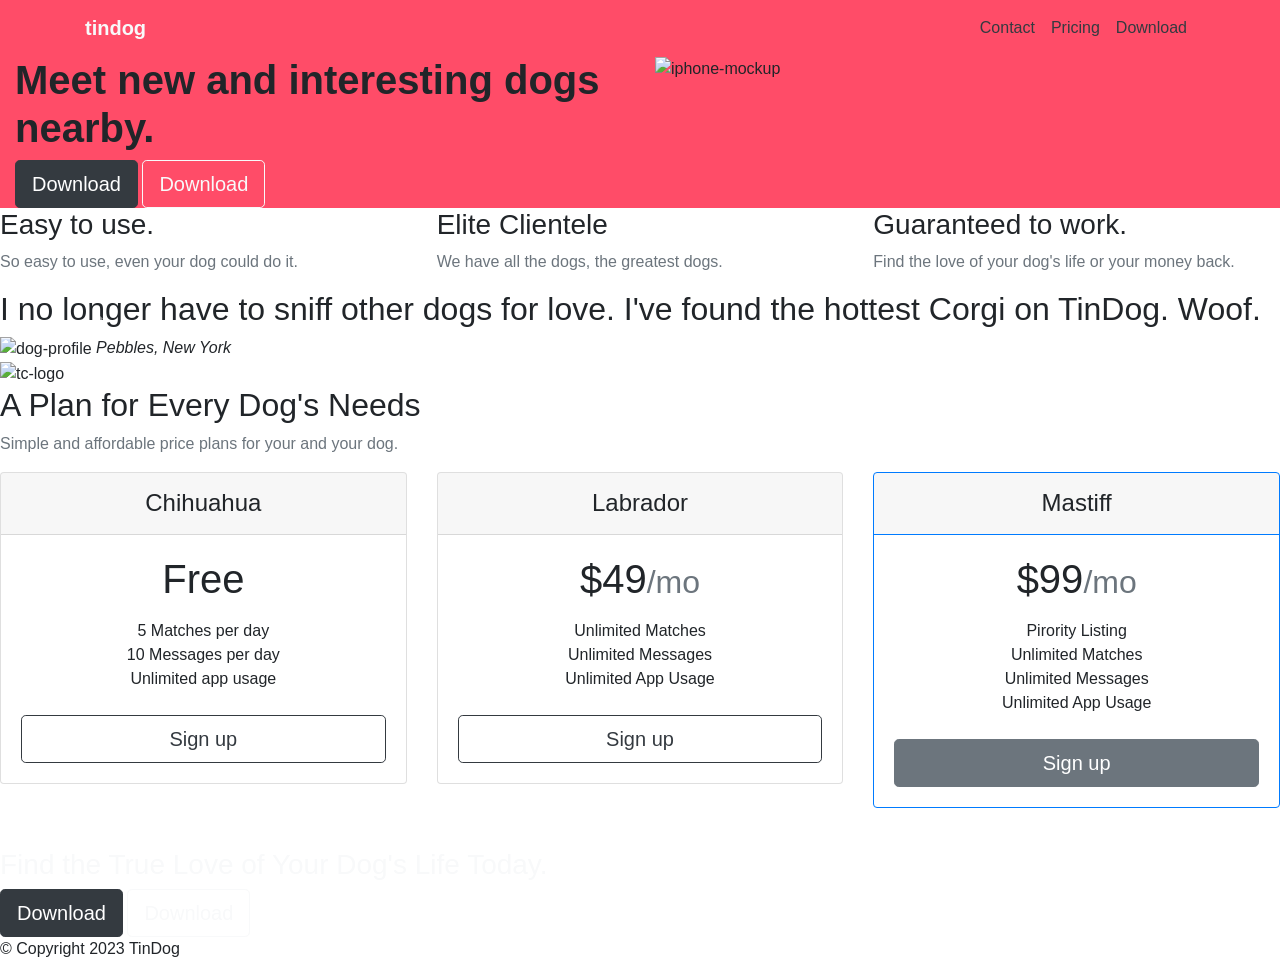
==== index.html @ 5ec70aba "Add files via upload" ====
<!DOCTYPE html>
  <html>

  <head>
    <meta charset="utf-8">
    <title>TinDog</title>

    <link href="https://fonts.googleapis.com/css2?family=Corinthia:wght@700&family=Fjalla+One&family=Fuzzy+Bubbles:wght@400;700&family=Indie+Flower&family=Montserrat:wght@900&family=Sacramento&display=swap" rel="stylesheet">

    <link rel="stylesheet" href="https://cdn.jsdelivr.net/npm/bootstrap@4.0.0/dist/css/bootstrap.min.css" integrity="sha384-Gn5384xqQ1aoWXA+058RXPxPg6fy4IWvTNh0E263XmFcJlSAwiGgFAW/dAiS6JXm" crossorigin="anonymous">
    <!-- <link rel="stylesheet" href="D:\Web Development\My Sites\Tindog\css\tindog.css"> -->
    <link rel="stylesheet" href="C:\Users\deeks\OneDrive\Desktop\Tindog\css\tindog.css">

    <script src="https://kit.fontawesome.com/1ab909a288.js" crossorigin="anonymous"></script>

    <script src="https://code.jquery.com/jquery-3.2.1.slim.min.js" integrity="sha384-KJ3o2DKtIkvYIK3UENzmM7KCkRr/rE9/Qpg6aAZGJwFDMVNA/GpGFF93hXpG5KkN" crossorigin="anonymous"></script>
    <script src="https://cdn.jsdelivr.net/npm/popper.js@1.12.9/dist/umd/popper.min.js" integrity="sha384-ApNbgh9B+Y1QKtv3Rn7W3mgPxhU9K/ScQsAP7hUibX39j7fakFPskvXusvfa0b4Q" crossorigin="anonymous"></script>
    <script src="https://cdn.jsdelivr.net/npm/bootstrap@4.0.0/dist/js/bootstrap.min.js" integrity="sha384-JZR6Spejh4U02d8jOt6vLEHfe/JQGiRRSQQxSfFWpi1MquVdAyjUar5+76PVCmYl" crossorigin="anonymous"></script>

  </head>


  <body>

    <section id="title">
      <div class="container-fluid" style="background-color:#ff4c68">
        <nav class="navbar navbar-expand-lg">
          <div class="container">
            <a class="text-light navbar-brand" href="#"><strong>tindog</a></strong>
            <button class="navbar-toggler" type="button" data-bs-toggle="collapse" data-bs-target="#navbarNav" aria-controls="navbarNav" aria-expanded="false" aria-label="Toggle navigation">
              <span class="navbar-toggler-icon"></span>
            </button>
            <div class="collapse navbar-collapse" id="navbarNav">
              <ul class="navbar-nav ml-auto">
                <li class="nav-item">
                  <a class="nav-link text-dark" aria-current="page" href="#footer">Contact</a>
                </li>
                <li class="nav-item">
                  <a class="nav-link text-dark" href="#pricing">Pricing</a>
                </li>
                <li class="nav-item">
                  <a class="nav-link text-dark" href="#cta">Download</a>
                </li>
              </ul>
            </div>
          </div>
        </nav>
        <!-- Nav Bar -->




        <!-- Title -->

        <div class="row" style="background-color:#ff4c68">
          <div class="col-lg-6">
            <h1><strong>Meet new and interesting dogs nearby.</h1></strong>
            <button type="button" class="btn btn-dark btn-lg download-button"><i class="fa-brands fa-apple"></i> Download</button>
            <button type="button" class="btn btn-outline-light btn-lg download-button"><i class="fa-brands fa-windows"></i> Download</button>
          </div>
          <div class="col-lg-6">
            <img class="image-homepage" src="D:\Web Development\My Sites\Tindog\images\iphone6.png" alt="iphone-mockup">
          </div>
        </div>
    </section>

    </div>


    <!-- Features -->

    <section id="features">
      <div class="container-features">
        <div class="row">
          <div class="feature-box col-lg-4 col-md-12 col-sm-12">
            <i class="icon fa-solid fa-circle-check fa-4x"></i>
            <h3>Easy to use.</h3>
            <p class="text-secondary">So easy to use, even your dog could do it.</p>
          </div>
          <div class="feature-box col-lg-4 col-md-12 col-sm-12">
            <i class="icon fa-solid fa-bullseye fa-4x"></i>
            <h3>Elite Clientele</h3>
            <p class="text-secondary">We have all the dogs, the greatest dogs.</p>
          </div>
          <div class="feature-box col-lg-4 col-md-12 col-sm-12">
            <i class="icon fa-solid fa-heart fa-4x"></i>
            <h3>Guaranteed to work.</h3>
            <p class="text-secondary">Find the love of your dog's life or your money back.</p>
          </div>
        </div>
      </div>
    </section>


    <!-- Testimonials -->

    <section id="testimonials">
      <div id="testimonial-carousel" class="carousel slide" data-ride="carousel">
        <div class="carousel-inner">

          <div class="carousel-item active">
            <h2>I no longer have to sniff other dogs for love. I've found the hottest Corgi on TinDog. Woof.</h2>
            <img class="testimonial-image" src="D:\Web Development\My Sites\Tindog\images\testimonial image.jpg" alt="dog-profile">
            <em>Pebbles, New York</em>
          </div>

          <div class="carousel-item">
            <h2 class="testimonial-text">My dog used to be so lonely, but with TinDog's help, they've found the love of their life. I think.</h2>
            <img class="testimonial-image" src="images/lady-img.jpg" alt="lady-profile">
            <em>Beverly, Illinois</em>
          </div>
          </ div>
          <a class="carousel-control-prev" href="testimonial-carousel" role="button" data-slide="prev">
            <span class="carousel-control-prev-icon" aria-hidden="true"></span>
            <span class="sr-only">Previous</span>
          </a>
          <a class="carousel-control-next" href="#testimonial-carousel" role="button" data-slide="next">
            <span class="carousel-control-next-icon" aria-hidden="true"></span>
            <span class="sr-only">Next</span>
          </a>
        </div>



    </section>


    <!-- Press -->

    <section id="press">
      <img class="press-image-1" src="D:\Web Development\My Sites\Tindog\images\techcrunch-logo.png" alt="tc-logo">

    </section>


    <!-- Pricing -->
    <section id="pricing">
      <h2 class="headin">A Plan for Every Dog's Needs</h2>
      <p class="sub-headin text-secondary">Simple and affordable price plans for your and your dog.</p>
      <div class="card-section">
        <div class="row row-cols-1 row-cols-md-3 mb-3 text-center">
          <div class="col">
            <div class="card mb-4 rounded-3 shadow-sm">
              <div class="card-header py-3">
                <h4 class="my-0 fw-normal">Chihuahua</h4>
              </div>
              <div class="card-body">
                <h1 class="card-title pricing-card-title">Free</h1>
                <ul class="list-unstyled mt-3 mb-4">
                  <li>5 Matches per day</li>
                  <li>10 Messages per day
                  <li>
                  <li>Unlimited app usage</li>
                </ul>
                <a type="button" href="#" class="w-100 btn btn-lg btn-secondary btn-outline-dark">Sign up</a>
              </div>
            </div>
          </div>
          <div class="col">
            <div class="card mb-4 rounded-3 shadow-sm">
              <div class="card-header py-3">
                <h4 class="my-0 fw-normal">Labrador</h4>
              </div>
              <div class="card-body">
                <h1 class="card-title pricing-card-title">$49<small class="text-muted fw-light">/mo</small></h1>
                <ul class="list-unstyled mt-3 mb-4">
                  <li>Unlimited Matches</li>
                  <li>Unlimited Messages</li>
                  <li>Unlimited App Usage</li>
                </ul>
                <a type="button" href="#" class="w-100 btn btn-lg btn-secondary btn-outline-dark">Sign up</a>
              </div>
            </div>
          </div>
          <div class="col">
            <div class="card mb-4 rounded-3 shadow-sm border-primary">
              <div class="card-header py-3 text-bg-primary border-primary">
                <h4 class="my-0 fw-normal">Mastiff</h4>
              </div>
              <div class="card-body">
                <h1 class="card-title pricing-card-title">$99<small class="text-muted fw-light">/mo</small></h1>
                <ul class="list-unstyled mt-3 mb-4">
                  <li>Pirority Listing</li>
                  <li>Unlimited Matches</li>
                  <li>Unlimited Messages</li>
                  <li>Unlimited App Usage</li>
                </ul>
                <a type="button" href="#" class="w-100 btn btn-lg btn-secondary btn-ouline-dark">Sign up</a>
              </div>
            </div>
          </div>
        </div>
      </div>
    </section>


    <!-- Call to Action -->

    <section id="cta">


      <h3 class="cta-text text-light">Find the True Love of Your Dog's Life Today.</h3>
      <button type="button" class="btn btn-dark btn-lg download-button"><i class="fa-brands fa-apple"></i> Download</button>
      <button type="button" class="btn btn-outline-light btn-lg download-button"><i class="fa-brands fa-windows"></i> Download</button>
      <!-- <button type="button" class="btn btn-lg btn-primary btn-outline-dark">Download</button>
    <button type="button" class="btn btn-lg btn-primary btn-outline-dark">Download</button> -->

    </section>


    <!-- Footer -->

    <footer id="footer">

      <i class="footer-fa fa-brands fa-facebook-f"></i>
      <i class="footer-fa fa-brands fa-twitter"></i>
      <i class="footer-fa fa-brands fa-instagram"></i>
      <i class="footer-fa fa-solid fa-envelope"></i>
      <p>© Copyright 2023 TinDog</p>

    </footer>


  </body>

  </html>
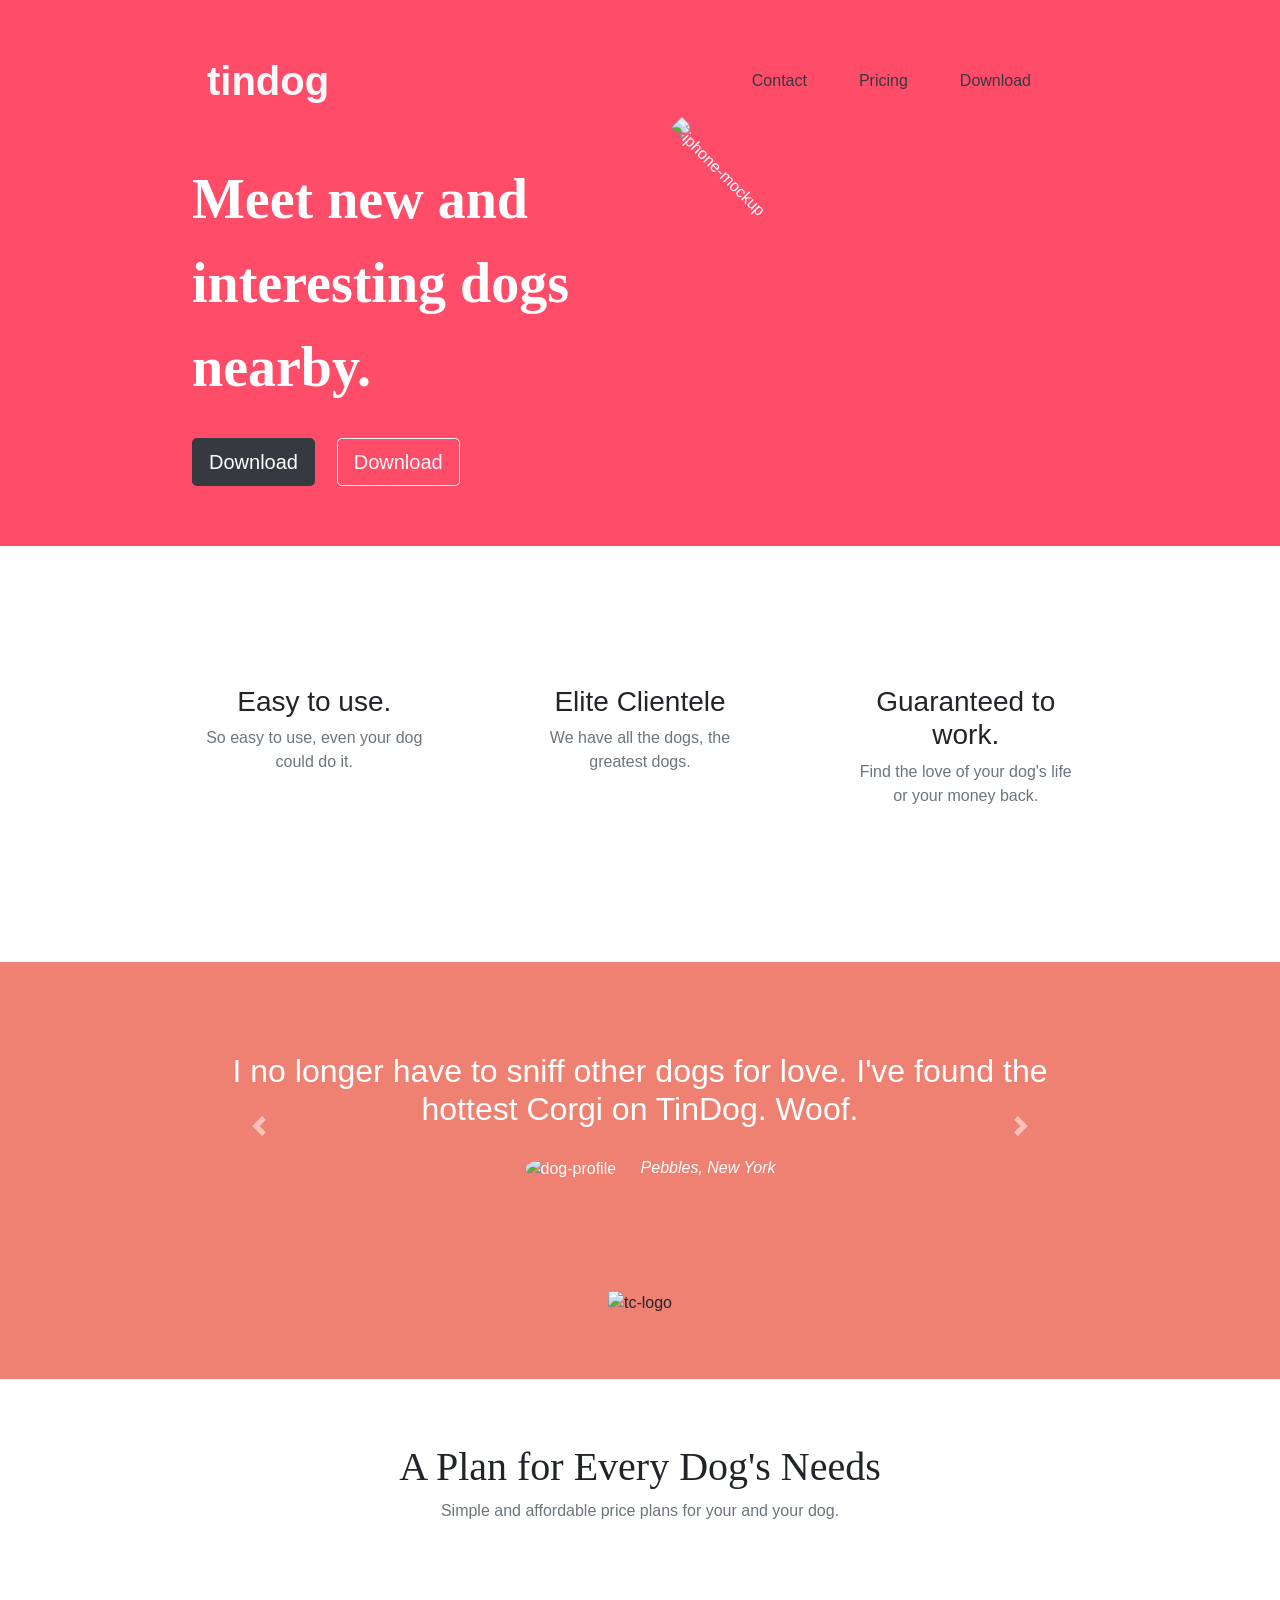
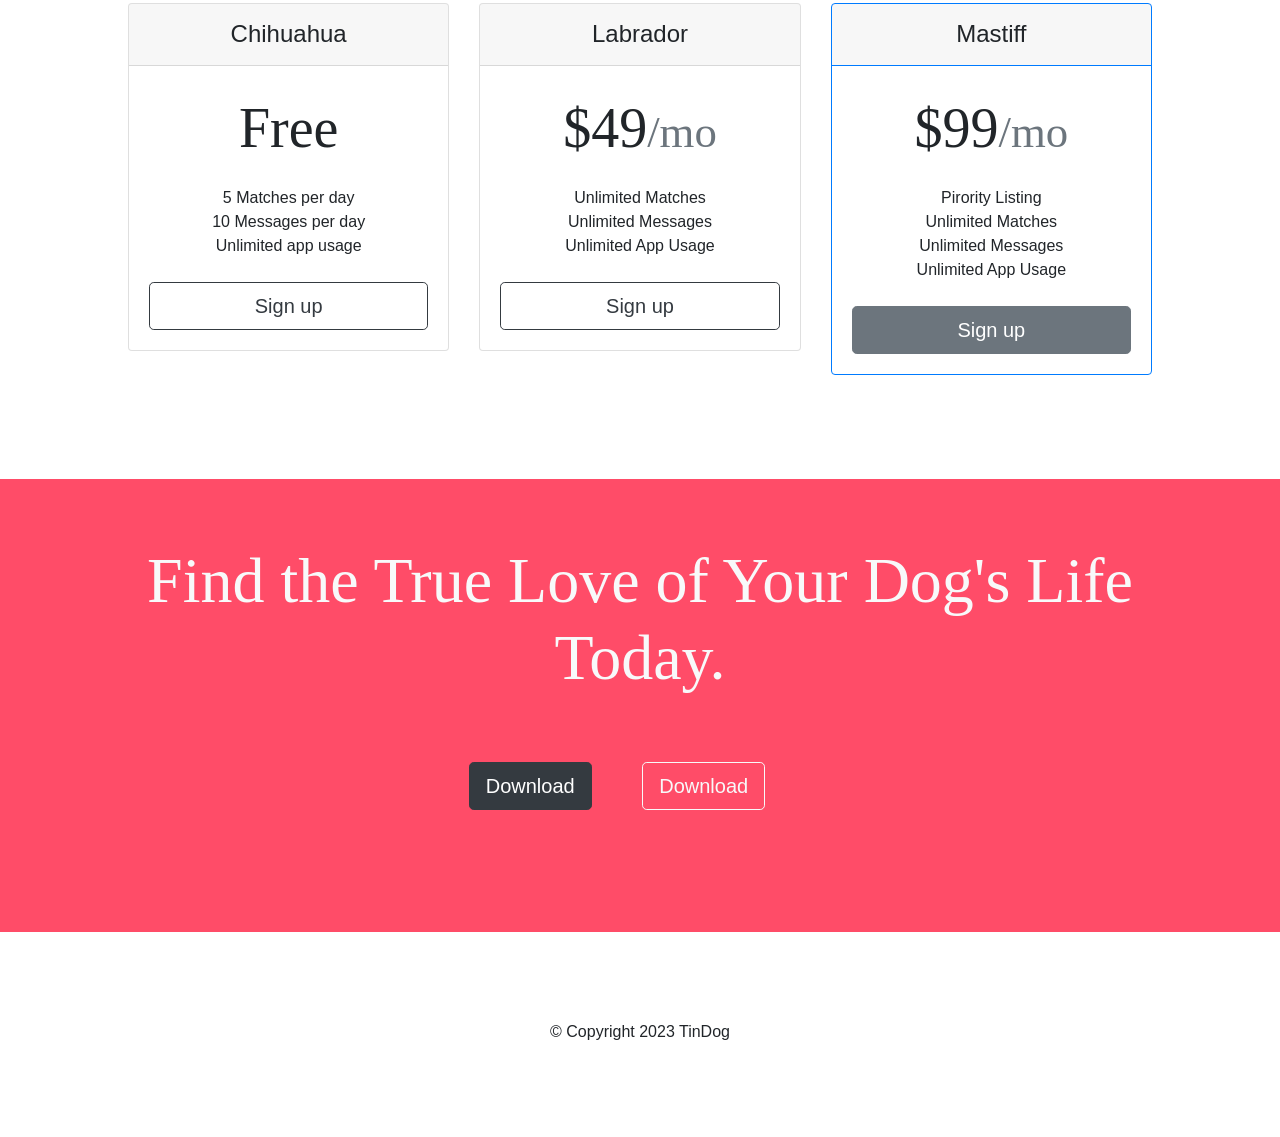
==== commit 9b3d3dd9: "Update index.html" ====
--- a/index.html
+++ b/index.html
@@ -9,7 +9,7 @@
 
     <link rel="stylesheet" href="https://cdn.jsdelivr.net/npm/bootstrap@4.0.0/dist/css/bootstrap.min.css" integrity="sha384-Gn5384xqQ1aoWXA+058RXPxPg6fy4IWvTNh0E263XmFcJlSAwiGgFAW/dAiS6JXm" crossorigin="anonymous">
     <!-- <link rel="stylesheet" href="D:\Web Development\My Sites\Tindog\css\tindog.css"> -->
-    <link rel="stylesheet" href="C:\Users\deeks\OneDrive\Desktop\Tindog\css\tindog.css">
+    <link rel="stylesheet" href="tindog.css">
 
     <script src="https://kit.fontawesome.com/1ab909a288.js" crossorigin="anonymous"></script>
 
@@ -59,7 +59,7 @@
             <button type="button" class="btn btn-outline-light btn-lg download-button"><i class="fa-brands fa-windows"></i> Download</button>
           </div>
           <div class="col-lg-6">
-            <img class="image-homepage" src="D:\Web Development\My Sites\Tindog\images\iphone6.png" alt="iphone-mockup">
+            <img class="image-homepage" src="C:\Users\deeks\OneDrive\Desktop\Tindog\images\iphone6.png" alt="iphone-mockup">
           </div>
         </div>
     </section>
@@ -100,13 +100,13 @@
 
           <div class="carousel-item active">
             <h2>I no longer have to sniff other dogs for love. I've found the hottest Corgi on TinDog. Woof.</h2>
-            <img class="testimonial-image" src="D:\Web Development\My Sites\Tindog\images\testimonial image.jpg" alt="dog-profile">
+            <img class="testimonial-image" src="C:\Users\deeks\OneDrive\Desktop\Tindog\images\testimonial image.jpg" alt="dog-profile">
             <em>Pebbles, New York</em>
           </div>
 
           <div class="carousel-item">
             <h2 class="testimonial-text">My dog used to be so lonely, but with TinDog's help, they've found the love of their life. I think.</h2>
-            <img class="testimonial-image" src="images/lady-img.jpg" alt="lady-profile">
+            <img class="testimonial-image" src="C:\Users\deeks\OneDrive\Desktop\Tindog\images\lady-img.jpg" alt="lady-profile">
             <em>Beverly, Illinois</em>
           </div>
           </ div>
@@ -128,7 +128,7 @@
     <!-- Press -->
 
     <section id="press">
-      <img class="press-image-1" src="D:\Web Development\My Sites\Tindog\images\techcrunch-logo.png" alt="tc-logo">
+      <img class="press-image-1" src="C:\Users\deeks\OneDrive\Desktop\Tindog\images\techcrunch-logo.png" alt="tc-logo">
 
     </section>
 
--- a/tindog.css
+++ b/tindog.css
@@ -0,0 +1,120 @@
+#title{
+  color:#ffff;
+}
+.container-fluid{
+  padding:3% 15%;
+}
+
+.navbar-brand{
+  font-size: 2.5rem;
+  font-family: sans-serif;
+}
+
+.navbar{
+  font-size: 1rem;
+  padding-left: 0;
+  padding-bottom:4.5%;
+}
+
+.nav-item{
+  padding: 0 18px;
+}
+
+.download-button{
+  margin: 5% 4% 5% 0;
+}
+
+.image-homepage{
+  width:60%;
+  transform:rotate(45deg);
+}
+
+h1{
+  font-family: "Montserrat";
+  font-size: 3.5rem;
+  line-height: 1.5;
+}
+
+.container-features{
+  padding:7% 13%;
+}
+
+.feature-box{
+  text-align: center;
+  padding:5%;
+}
+
+.icon{
+  margin-bottom: 1rem;
+  color:#ef8172;
+}
+.icon:hover{
+  color: #ff4c68;
+}
+
+#testimonials{
+  color: #ffff;
+  /* padding: 7% 15%; */
+  text-align: center;
+  background-color: #ef8172;
+}
+
+#testimonial-carousel{
+  padding:7% 15%;
+}
+
+.testimonial-image{
+  width:7%;
+  border-radius:100%;
+  margin:20px;
+}
+
+.press-image-1{
+  width:10%;
+}
+.press-image-3{
+  background-color: #ffff;
+}
+
+#press{
+    background-color: #ef8172;
+    text-align: center;
+    padding-bottom: 5%;
+}
+.headin{
+  text-align: center;
+  padding-top: 5%;
+  font-family: Montserrat;
+  font-size: 2.5rem;
+}
+.sub-headin{
+  text-align: center;
+}.card-section{
+  padding-left: 10%;
+  padding-right: 10%;
+  padding-top: 5%;
+  padding-bottom: 5%;
+}
+
+#cta{
+  background-color: #ff4c68;
+  text-align: center;
+  padding:5%;
+}
+
+.cta-text{
+  font-size: 4rem;
+  font-family: Montserrat;
+  padding-left: 5%;
+  padding-right: 5%;
+}
+
+#footer{
+  text-align: center;
+  padding:5%;
+  padding-bottom: 6%;
+}
+
+.footer-fa{
+  padding: 0 0.5%;
+}
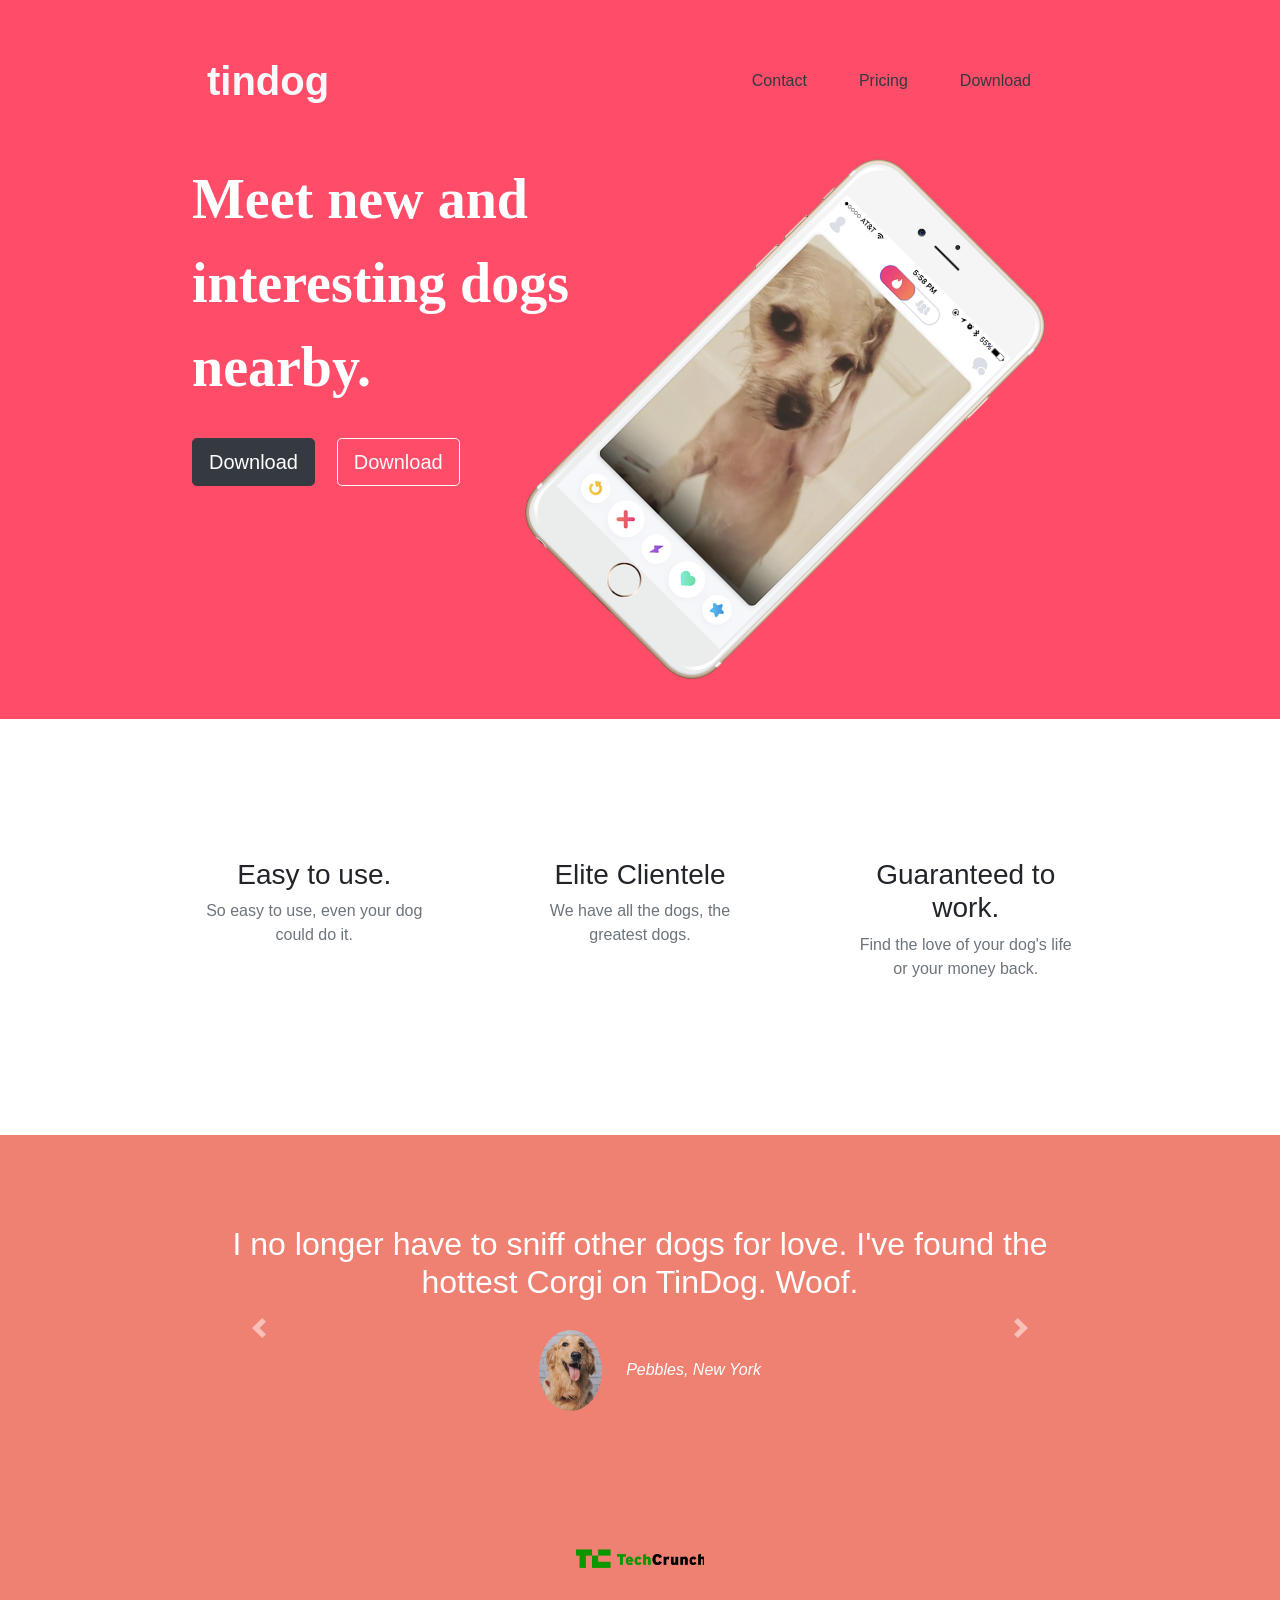
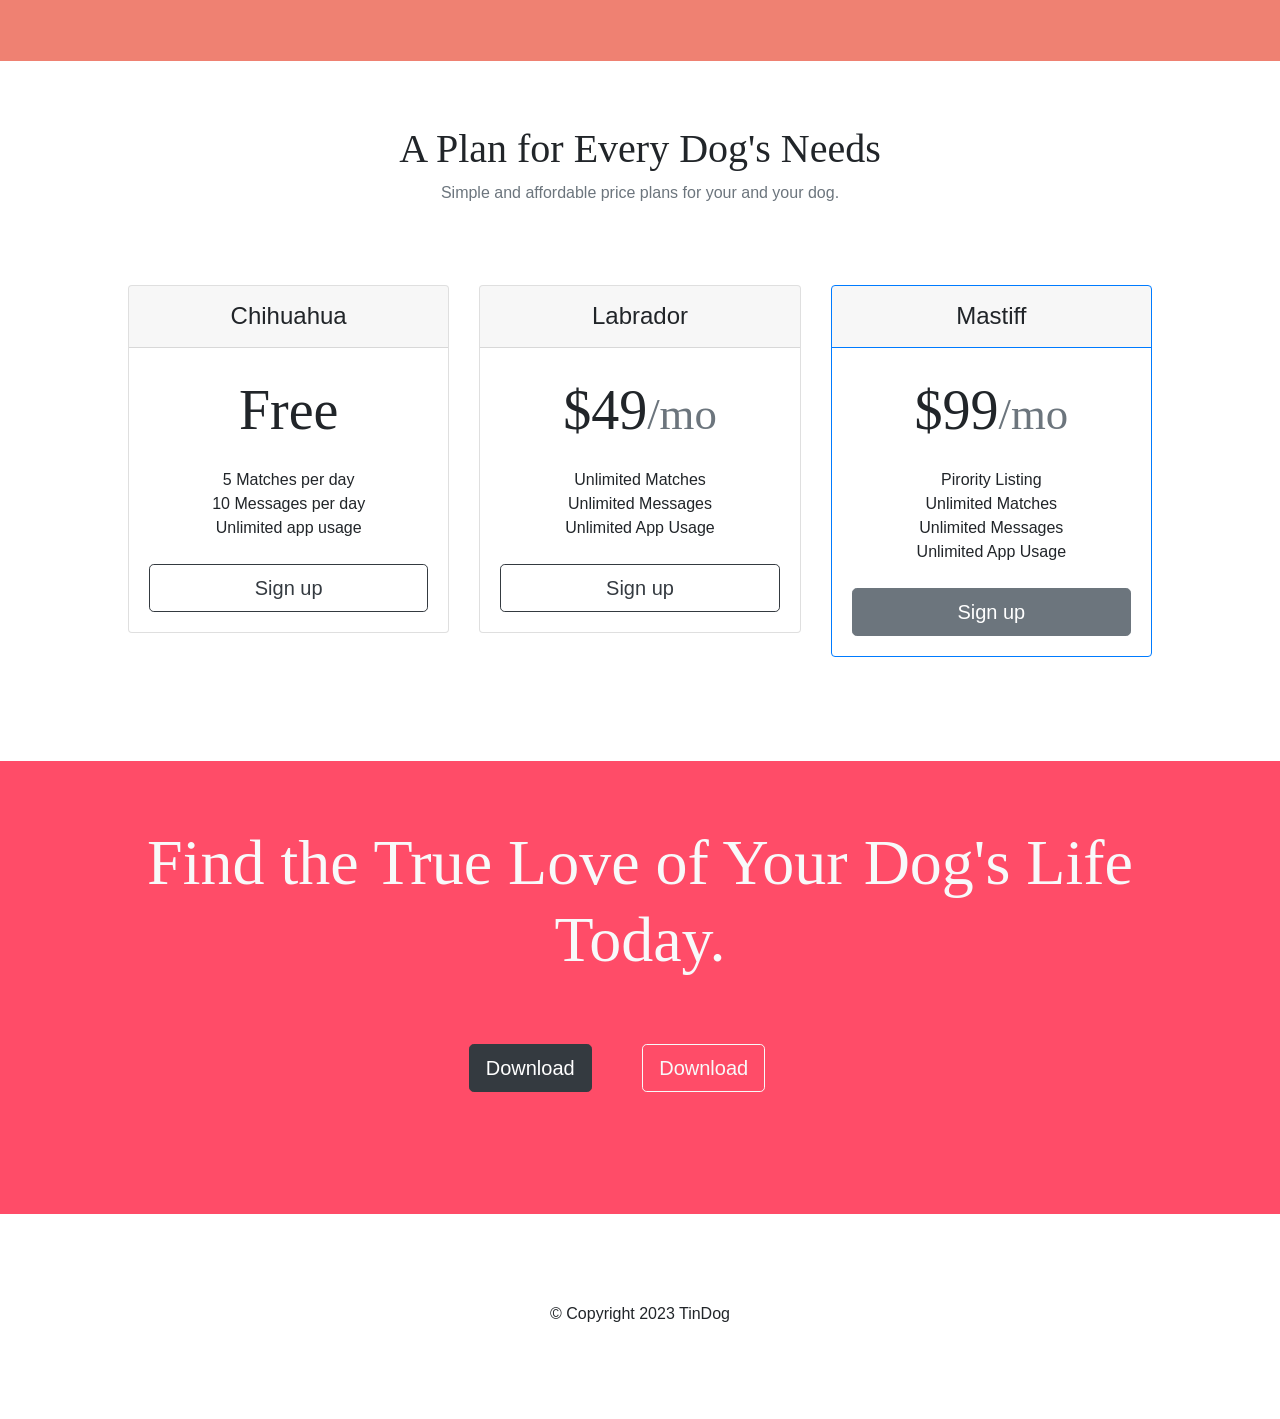
==== commit a21d32cd: "Update index.html" ====
--- a/index.html
+++ b/index.html
@@ -59,7 +59,7 @@
             <button type="button" class="btn btn-outline-light btn-lg download-button"><i class="fa-brands fa-windows"></i> Download</button>
           </div>
           <div class="col-lg-6">
-            <img class="image-homepage" src="C:\Users\deeks\OneDrive\Desktop\Tindog\images\iphone6.png" alt="iphone-mockup">
+            <img class="image-homepage" src="images\iphone6.png" alt="iphone-mockup">
           </div>
         </div>
     </section>
@@ -100,13 +100,13 @@
 
           <div class="carousel-item active">
             <h2>I no longer have to sniff other dogs for love. I've found the hottest Corgi on TinDog. Woof.</h2>
-            <img class="testimonial-image" src="C:\Users\deeks\OneDrive\Desktop\Tindog\images\testimonial image.jpg" alt="dog-profile">
+            <img class="testimonial-image" src="images\testimonial image.jpg" alt="dog-profile">
             <em>Pebbles, New York</em>
           </div>
 
           <div class="carousel-item">
             <h2 class="testimonial-text">My dog used to be so lonely, but with TinDog's help, they've found the love of their life. I think.</h2>
-            <img class="testimonial-image" src="C:\Users\deeks\OneDrive\Desktop\Tindog\images\lady-img.jpg" alt="lady-profile">
+            <img class="testimonial-image" src="images\lady-img.jpg" alt="lady-profile">
             <em>Beverly, Illinois</em>
           </div>
           </ div>
@@ -128,7 +128,7 @@
     <!-- Press -->
 
     <section id="press">
-      <img class="press-image-1" src="C:\Users\deeks\OneDrive\Desktop\Tindog\images\techcrunch-logo.png" alt="tc-logo">
+      <img class="press-image-1" src="images\techcrunch-logo.png" alt="tc-logo">
 
     </section>
 
